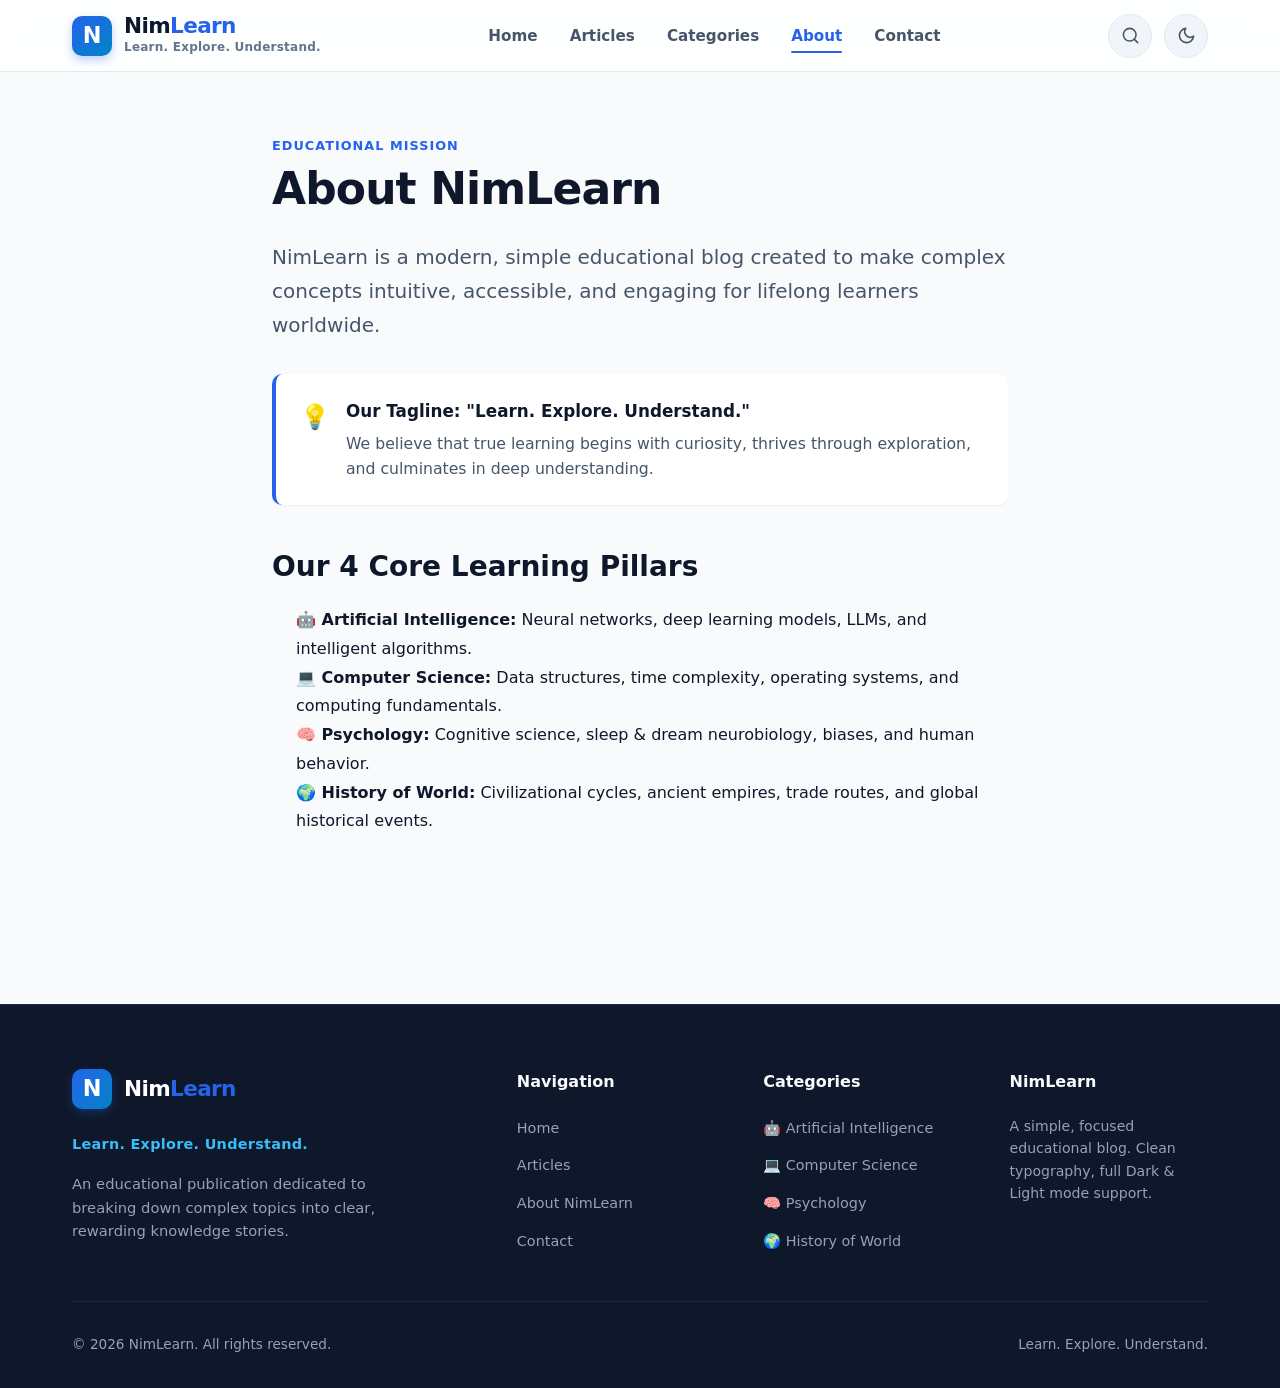
==== about.html @ ef0b47cc "Update NimLearn educational blog website" ====
<!DOCTYPE html>
<html lang="en">
<head>
  <meta charset="UTF-8">
  <meta name="viewport" content="width=device-width, initial-scale=1.0">
  <title>About NimLearn — Learn. Explore. Understand.</title>
  <meta name="description" content="About NimLearn - A clean, focused educational blog devoted to Artificial Intelligence, Computer Science, Psychology, and History of World.">
  
  <link rel="stylesheet" href="css/style.css">
  <link rel="stylesheet" href="css/responsive.css">
  
  <link rel="icon" href="data:image/svg+xml,<svg xmlns=%22http://www.w3.org/2000/svg%22 viewBox=%220 0 100 100%22><rect width=%22100%22 height=%22100%22 rx=%2220%22 fill=%22%232563eb%22/><text y=%2265%22 x=%2222%22 font-size=%2255%22 font-weight=%22bold%22 fill=%22%23ffffff%22>N</text></svg>">
</head>
<body>

  <!-- Header -->
  <header class="site-header">
    <div class="container nav-container">
      <a href="index.html" class="brand" aria-label="NimLearn Home">
        <div class="brand-icon">N</div>
        <div class="brand-text">
          <span class="brand-name">Nim<span>Learn</span></span>
          <span class="brand-tagline">Learn. Explore. Understand.</span>
        </div>
      </a>

      <nav aria-label="Main Navigation">
        <ul class="nav-links">
          <li><a href="index.html" class="nav-link">Home</a></li>
          <li><a href="blog.html" class="nav-link">Articles</a></li>
          <li><a href="index.html#categories" class="nav-link">Categories</a></li>
          <li><a href="about.html" class="nav-link active">About</a></li>
          <li><a href="contact.html" class="nav-link">Contact</a></li>
        </ul>
      </nav>

      <div class="nav-actions">
        <button class="search-trigger-btn" aria-label="Search articles" title="Search articles (Ctrl+K)">
          <svg width="19" height="19" viewBox="0 0 24 24" fill="none" stroke="currentColor" stroke-width="2" stroke-linecap="round" stroke-linejoin="round">
            <circle cx="11" cy="11" r="8"></circle>
            <line x1="21" y1="21" x2="16.65" y2="16.65"></line>
          </svg>
        </button>

        <button class="theme-toggle-btn" aria-label="Toggle theme" title="Toggle theme">
          <!-- Populated by theme.js -->
        </button>

        <button class="mobile-menu-btn" aria-label="Open mobile menu">
          <svg width="24" height="24" viewBox="0 0 24 24" fill="none" stroke="currentColor" stroke-width="2" stroke-linecap="round" stroke-linejoin="round">
            <line x1="3" y1="12" x2="21" y2="12"></line>
            <line x1="3" y1="6" x2="21" y2="6"></line>
            <line x1="3" y1="18" x2="21" y2="18"></line>
          </svg>
        </button>
      </div>
    </div>
  </header>

  <main>
    <section class="section" style="max-width: 800px; margin: 0 auto;">
      <div class="container">
        <div class="section-kicker">Educational Mission</div>
        <h1 class="section-title" style="font-size: 2.75rem; margin-bottom: 1.5rem;">About NimLearn</h1>
        
        <p class="article-lead" style="margin-bottom: 2rem;">
          NimLearn is a modern, simple educational blog created to make complex concepts intuitive, accessible, and engaging for lifelong learners worldwide.
        </p>

        <div class="callout-box" style="margin-bottom: 2.5rem;">
          <div class="callout-icon">💡</div>
          <div class="callout-content">
            <h4>Our Tagline: "Learn. Explore. Understand."</h4>
            <p>We believe that true learning begins with curiosity, thrives through exploration, and culminates in deep understanding.</p>
          </div>
        </div>

        <h2 style="font-size: 1.75rem; font-weight: 800; margin-bottom: 1rem;">Our 4 Core Learning Pillars</h2>
        <ul style="margin-left: 1.5rem; margin-bottom: 2.5rem; line-height: 1.8;">
          <li><strong>🤖 Artificial Intelligence:</strong> Neural networks, deep learning models, LLMs, and intelligent algorithms.</li>
          <li><strong>💻 Computer Science:</strong> Data structures, time complexity, operating systems, and computing fundamentals.</li>
          <li><strong>🧠 Psychology:</strong> Cognitive science, sleep & dream neurobiology, biases, and human behavior.</li>
          <li><strong>🌍 History of World:</strong> Civilizational cycles, ancient empires, trade routes, and global historical events.</li>
        </ul>
      </div>
    </section>
  </main>

  <!-- Footer -->
  <footer class="site-footer">
    <div class="container">
      <div class="footer-grid">
        <div class="footer-brand">
          <a href="index.html" class="brand" style="margin-bottom: 0.5rem;">
            <div class="brand-icon">N</div>
            <div class="brand-text">
              <span class="brand-name" style="color: #ffffff;">Nim<span>Learn</span></span>
            </div>
          </a>
          <div class="footer-tagline">Learn. Explore. Understand.</div>
          <p class="footer-desc">
            An educational publication dedicated to breaking down complex topics into clear, rewarding knowledge stories.
          </p>
        </div>

        <div>
          <h4 class="footer-heading">Navigation</h4>
          <ul class="footer-links">
            <li><a href="index.html" class="footer-link">Home</a></li>
            <li><a href="blog.html" class="footer-link">Articles</a></li>
            <li><a href="about.html" class="footer-link">About NimLearn</a></li>
            <li><a href="contact.html" class="footer-link">Contact</a></li>
          </ul>
        </div>

        <div>
          <h4 class="footer-heading">Categories</h4>
          <ul class="footer-links">
            <li><a href="categories/artificial-intelligence.html" class="footer-link">🤖 Artificial Intelligence</a></li>
            <li><a href="categories/computer-science.html" class="footer-link">💻 Computer Science</a></li>
            <li><a href="categories/psychology.html" class="footer-link">🧠 Psychology</a></li>
            <li><a href="categories/history-of-world.html" class="footer-link">🌍 History of World</a></li>
          </ul>
        </div>

        <div>
          <h4 class="footer-heading">NimLearn</h4>
          <p style="font-size: 0.88rem; line-height: 1.6;">
            A simple, focused educational blog. Clean typography, full Dark & Light mode support.
          </p>
        </div>
      </div>

      <div class="footer-bottom">
        <div>© 2026 NimLearn. All rights reserved.</div>
        <div>Learn. Explore. Understand.</div>
      </div>
    </div>
  </footer>

  <!-- Scripts -->
  <script src="js/articles.js"></script>
  <script src="js/theme.js"></script>
  <script src="js/search.js"></script>
  <script src="js/main.js"></script>
</body>
</html>
---- css/style.css ----
/* ==========================================================================
   NimLearn - Core Design System & Stylesheet
   Tagline: "Learn. Explore. Understand."
   Categories: Artificial Intelligence, Computer Science, Psychology, History of World
   ========================================================================== */

/* --------------------------------------------------------------------------
   1. Theme Variables (Light Mode Default & Dark Mode Overrides)
   -------------------------------------------------------------------------- */
:root {
  /* Color Palette - Light Mode */
  --bg-primary: #f8fafc;
  --bg-surface: #ffffff;
  --bg-surface-elevated: #ffffff;
  --bg-subtle: #f1f5f9;
  --bg-header: rgba(255, 255, 255, 0.85);

  --text-primary: #0f172a;
  --text-secondary: #475569;
  --text-muted: #64748b;
  --text-inverse: #ffffff;

  --border-color: #e2e8f0;
  --border-subtle: #cbd5e1;

  /* Accent & Category Colors */
  --accent-primary: #2563eb;
  --accent-hover: #1d4ed8;
  --accent-light: #eff6ff;

  --category-ai: #2563eb;
  --category-cs: #0284c7;
  --category-psychology: #7c3aed;
  --category-history: #d97706;

  --badge-ai-bg: rgba(37, 99, 235, 0.1);
  --badge-cs-bg: rgba(2, 132, 199, 0.1);
  --badge-psychology-bg: rgba(124, 58, 237, 0.1);
  --badge-history-bg: rgba(217, 119, 6, 0.1);

  /* Shadows */
  --shadow-sm: 0 1px 2px 0 rgba(0, 0, 0, 0.05);
  --shadow-md: 0 4px 6px -1px rgba(0, 0, 0, 0.07), 0 2px 4px -2px rgba(0, 0, 0, 0.05);
  --shadow-lg: 0 10px 15px -3px rgba(0, 0, 0, 0.08), 0 4px 6px -4px rgba(0, 0, 0, 0.04);
  --shadow-xl: 0 20px 25px -5px rgba(0, 0, 0, 0.1), 0 8px 10px -6px rgba(0, 0, 0, 0.04);

  /* Radius & Transitions */
  --radius-sm: 0.375rem;
  --radius-md: 0.625rem;
  --radius-lg: 1rem;
  --radius-full: 9999px;

  --transition-fast: 0.15s ease;
  --transition-normal: 0.25s ease;
  --transition-slow: 0.4s ease;

  /* Layout */
  --container-max: 1200px;
  --header-height: 72px;
}

/* Dark Mode Overrides */
[data-theme="dark"] {
  --bg-primary: #0b1120;
  --bg-surface: #1e293b;
  --bg-surface-elevated: #334155;
  --bg-subtle: #0f172a;
  --bg-header: rgba(15, 23, 42, 0.88);

  --text-primary: #f8fafc;
  --text-secondary: #cbd5e1;
  --text-muted: #94a3b8;
  --text-inverse: #0f172a;

  --border-color: #334155;
  --border-subtle: #475569;

  --accent-primary: #38bdf8;
  --accent-hover: #7dd3fc;
  --accent-light: rgba(56, 189, 248, 0.12);

  --badge-ai-bg: rgba(56, 189, 248, 0.15);
  --badge-cs-bg: rgba(56, 189, 248, 0.15);
  --badge-psychology-bg: rgba(167, 139, 250, 0.15);
  --badge-history-bg: rgba(251, 191, 36, 0.15);

  --shadow-sm: 0 1px 2px 0 rgba(0, 0, 0, 0.4);
  --shadow-md: 0 4px 6px -1px rgba(0, 0, 0, 0.4), 0 2px 4px -2px rgba(0, 0, 0, 0.3);
  --shadow-lg: 0 10px 15px -3px rgba(0, 0, 0, 0.5), 0 4px 6px -4px rgba(0, 0, 0, 0.4);
  --shadow-xl: 0 20px 25px -5px rgba(0, 0, 0, 0.6), 0 8px 10px -6px rgba(0, 0, 0, 0.5);
}

/* --------------------------------------------------------------------------
   2. Reset & Base Styles
   -------------------------------------------------------------------------- */
*, *::before, *::after {
  box-sizing: border-box;
  margin: 0;
  padding: 0;
}

html {
  scroll-behavior: smooth;
  font-size: 16px;
  -webkit-text-size-adjust: 100%;
}

body {
  font-family: system-ui, -apple-system, BlinkMacSystemFont, 'Segoe UI', Roboto, Oxygen, Ubuntu, Cantarell, 'Helvetica Neue', sans-serif;
  background-color: var(--bg-primary);
  color: var(--text-primary);
  line-height: 1.6;
  min-height: 100vh;
  display: flex;
  flex-direction: column;
  transition: background-color var(--transition-normal), color var(--transition-normal);
  -webkit-font-smoothing: antialiased;
}

a {
  color: inherit;
  text-decoration: none;
  transition: color var(--transition-fast);
}

img {
  max-width: 100%;
  height: auto;
  display: block;
}

button, input, textarea {
  font: inherit;
  color: inherit;
}

button {
  cursor: pointer;
  border: none;
  background: none;
}

ul, ol {
  list-style: none;
}

/* --------------------------------------------------------------------------
   3. Container & Layout Helpers
   -------------------------------------------------------------------------- */
.container {
  width: 100%;
  max-width: var(--container-max);
  margin-left: auto;
  margin-right: auto;
  padding-left: 1.5rem;
  padding-right: 1.5rem;
}

main {
  flex: 1;
}

.section {
  padding-top: 4rem;
  padding-bottom: 4rem;
}

.section-subtle {
  background-color: var(--bg-subtle);
  border-top: 1px solid var(--border-color);
  border-bottom: 1px solid var(--border-color);
}

.section-header {
  display: flex;
  justify-content: space-between;
  align-items: flex-end;
  margin-bottom: 2.5rem;
  flex-wrap: wrap;
  gap: 1rem;
}

.section-header-center {
  text-align: center;
  flex-direction: column;
  align-items: center;
}

.section-kicker {
  font-size: 0.8rem;
  font-weight: 700;
  text-transform: uppercase;
  letter-spacing: 0.08em;
  color: var(--accent-primary);
  margin-bottom: 0.4rem;
}

.section-title {
  font-size: 2rem;
  font-weight: 800;
  line-height: 1.2;
  letter-spacing: -0.02em;
  color: var(--text-primary);
}

.section-desc {
  font-size: 1.05rem;
  color: var(--text-secondary);
  margin-top: 0.5rem;
  max-width: 600px;
}

.view-all-link {
  font-size: 0.95rem;
  font-weight: 700;
  color: var(--accent-primary);
  display: inline-flex;
  align-items: center;
  gap: 0.35rem;
}

.view-all-link:hover {
  color: var(--accent-hover);
  transform: translateX(3px);
}

/* --------------------------------------------------------------------------
   4. Header & Sticky Navigation
   -------------------------------------------------------------------------- */
.site-header {
  position: sticky;
  top: 0;
  z-index: 100;
  height: var(--header-height);
  background-color: var(--bg-header);
  backdrop-filter: blur(12px);
  -webkit-backdrop-filter: blur(12px);
  border-bottom: 1px solid var(--border-color);
  transition: background-color var(--transition-normal), border-color var(--transition-normal);
}

.nav-container {
  height: 100%;
  display: flex;
  align-items: center;
  justify-content: space-between;
}

.brand {
  display: flex;
  align-items: center;
  gap: 0.75rem;
}

.brand-icon {
  width: 40px;
  height: 40px;
  border-radius: var(--radius-md);
  background: linear-gradient(135deg, #2563eb, #0284c7);
  color: #ffffff;
  font-weight: 900;
  font-size: 1.4rem;
  display: flex;
  align-items: center;
  justify-content: center;
  box-shadow: 0 4px 10px rgba(37, 99, 235, 0.3);
}

.brand-text {
  display: flex;
  flex-direction: column;
}

.brand-name {
  font-size: 1.35rem;
  font-weight: 800;
  letter-spacing: -0.03em;
  color: var(--text-primary);
  line-height: 1.1;
}

.brand-name span {
  color: var(--accent-primary);
}

.brand-tagline {
  font-size: 0.75rem;
  font-weight: 600;
  color: var(--text-muted);
  letter-spacing: 0.02em;
}

.nav-links {
  display: flex;
  align-items: center;
  gap: 2rem;
}

.nav-link {
  font-size: 0.95rem;
  font-weight: 600;
  color: var(--text-secondary);
  position: relative;
  padding: 0.5rem 0;
}

.nav-link:hover, .nav-link.active {
  color: var(--accent-primary);
}

.nav-link.active::after {
  content: '';
  position: absolute;
  bottom: 0;
  left: 0;
  width: 100%;
  height: 2px;
  background-color: var(--accent-primary);
  border-radius: var(--radius-full);
}

.nav-actions {
  display: flex;
  align-items: center;
  gap: 0.75rem;
}

.theme-toggle-btn, .search-trigger-btn {
  width: 40px;
  height: 40px;
  border-radius: var(--radius-full);
  display: flex;
  align-items: center;
  justify-content: center;
  color: var(--text-secondary);
  background-color: var(--bg-subtle);
  border: 1px solid var(--border-color);
  transition: all var(--transition-fast);
}

.theme-toggle-btn:hover, .search-trigger-btn:hover {
  color: var(--text-primary);
  background-color: var(--border-color);
  transform: translateY(-1px);
}

.mobile-menu-btn {
  display: none;
  width: 40px;
  height: 40px;
  border-radius: var(--radius-md);
  align-items: center;
  justify-content: center;
  color: var(--text-primary);
  background-color: var(--bg-subtle);
  border: 1px solid var(--border-color);
}

/* --------------------------------------------------------------------------
   5. Buttons & Badges
   -------------------------------------------------------------------------- */
.btn {
  display: inline-flex;
  align-items: center;
  justify-content: center;
  gap: 0.5rem;
  padding: 0.65rem 1.25rem;
  font-size: 0.95rem;
  font-weight: 700;
  border-radius: var(--radius-md);
  transition: all var(--transition-fast);
  text-align: center;
}

.btn-primary {
  background-color: var(--accent-primary);
  color: #ffffff;
  box-shadow: 0 4px 12px rgba(37, 99, 235, 0.25);
}

.btn-primary:hover {
  background-color: var(--accent-hover);
  transform: translateY(-2px);
  box-shadow: 0 6px 16px rgba(37, 99, 235, 0.35);
}

.btn-secondary {
  background-color: var(--bg-subtle);
  color: var(--text-primary);
  border: 1px solid var(--border-color);
}

.btn-secondary:hover {
  background-color: var(--border-color);
  transform: translateY(-2px);
}

.btn-lg {
  padding: 0.85rem 1.75rem;
  font-size: 1.05rem;
  border-radius: var(--radius-lg);
}

.btn-sm {
  padding: 0.4rem 0.85rem;
  font-size: 0.85rem;
  border-radius: var(--radius-sm);
}

.badge {
  display: inline-flex;
  align-items: center;
  gap: 0.35rem;
  padding: 0.3rem 0.7rem;
  font-size: 0.78rem;
  font-weight: 700;
  border-radius: var(--radius-full);
  letter-spacing: 0.01em;
}

.badge-ai, .badge-artificial-intelligence {
  background-color: var(--badge-ai-bg);
  color: var(--category-ai);
}

.badge-cs, .badge-computer-science {
  background-color: var(--badge-cs-bg);
  color: var(--category-cs);
}

.badge-psychology {
  background-color: var(--badge-psychology-bg);
  color: var(--category-psychology);
}

.badge-history, .badge-history-of-world {
  background-color: var(--badge-history-bg);
  color: var(--category-history);
}

/* --------------------------------------------------------------------------
   6. Homepage Hero Section
   -------------------------------------------------------------------------- */
.hero {
  padding-top: 4.5rem;
  padding-bottom: 4.5rem;
  background: radial-gradient(circle at 50% 0%, var(--accent-light) 0%, transparent 60%);
  position: relative;
  overflow: hidden;
}

.hero-grid {
  display: grid;
  grid-template-columns: 1fr 1fr;
  gap: 3.5rem;
  align-items: center;
}

.hero-tag {
  display: inline-flex;
  align-items: center;
  gap: 0.5rem;
  padding: 0.4rem 0.9rem;
  background-color: var(--bg-surface);
  border: 1px solid var(--border-color);
  border-radius: var(--radius-full);
  font-size: 0.85rem;
  font-weight: 700;
  color: var(--accent-primary);
  margin-bottom: 1.25rem;
  box-shadow: var(--shadow-sm);
}

.hero-title {
  font-size: 3.25rem;
  font-weight: 900;
  line-height: 1.15;
  letter-spacing: -0.03em;
  color: var(--text-primary);
  margin-bottom: 1.25rem;
}

.hero-title span {
  background: linear-gradient(135deg, var(--accent-primary), #0284c7);
  -webkit-background-clip: text;
  -webkit-text-fill-color: transparent;
}

.hero-subtitle {
  font-size: 1.2rem;
  color: var(--text-secondary);
  line-height: 1.6;
  margin-bottom: 2rem;
  max-width: 520px;
}

.hero-buttons {
  display: flex;
  gap: 1rem;
  flex-wrap: wrap;
}

.hero-card-stack {
  position: relative;
}

.hero-orbit-card {
  background-color: var(--bg-surface);
  border: 1px solid var(--border-color);
  border-radius: var(--radius-lg);
  padding: 1.5rem;
  box-shadow: var(--shadow-xl);
  transition: transform var(--transition-normal);
}

.hero-orbit-card:hover {
  transform: translateY(-4px);
}

.hero-card-main {
  position: relative;
  z-index: 2;
  display: flex;
  flex-direction: column;
  gap: 1rem;
}

.hero-card-badge {
  font-size: 0.75rem;
  font-weight: 800;
  color: var(--category-ai);
  text-transform: uppercase;
  letter-spacing: 0.05em;
  display: flex;
  align-items: center;
  gap: 0.4rem;
}

.hero-card-float-1 {
  position: absolute;
  top: -2rem;
  left: -2rem;
  z-index: 3;
  padding: 0.85rem 1.25rem;
  display: flex;
  align-items: center;
  gap: 0.85rem;
  background-color: var(--bg-surface-elevated);
  border: 1px solid var(--border-color);
  box-shadow: var(--shadow-lg);
}

.hero-card-float-2 {
  position: absolute;
  bottom: -2rem;
  right: -1.5rem;
  z-index: 3;
  padding: 0.85rem 1.25rem;
  display: flex;
  align-items: center;
  gap: 0.85rem;
  background-color: var(--bg-surface-elevated);
  border: 1px solid var(--border-color);
  box-shadow: var(--shadow-lg);
}

/* --------------------------------------------------------------------------
   7. Four Categories Grid Section
   -------------------------------------------------------------------------- */
.category-cards-grid {
  display: grid;
  grid-template-columns: repeat(4, 1fr);
  gap: 1.5rem;
}

.category-card {
  background-color: var(--bg-surface);
  border: 1px solid var(--border-color);
  border-radius: var(--radius-lg);
  padding: 1.75rem;
  display: flex;
  flex-direction: column;
  justify-content: space-between;
  transition: all var(--transition-normal);
  position: relative;
  overflow: hidden;
}

.category-card::before {
  content: '';
  position: absolute;
  top: 0;
  left: 0;
  width: 100%;
  height: 4px;
  background: var(--category-color, var(--accent-primary));
}

.category-card:hover {
  transform: translateY(-6px);
  box-shadow: var(--shadow-lg);
  border-color: var(--border-subtle);
}

.category-card-icon {
  font-size: 2.25rem;
  margin-bottom: 1rem;
  width: 54px;
  height: 54px;
  display: flex;
  align-items: center;
  justify-content: center;
  background-color: var(--bg-subtle);
  border-radius: var(--radius-md);
}

.category-card-title {
  font-size: 1.25rem;
  font-weight: 800;
  color: var(--text-primary);
  margin-bottom: 0.5rem;
}

.category-card-desc {
  font-size: 0.9rem;
  color: var(--text-secondary);
  line-height: 1.5;
  margin-bottom: 1.5rem;
  flex: 1;
}

.category-card-footer {
  display: flex;
  align-items: center;
  justify-content: space-between;
  padding-top: 1rem;
  border-top: 1px solid var(--border-color);
  font-size: 0.85rem;
  font-weight: 700;
  color: var(--category-color, var(--accent-primary));
}

/* Category Pill Navigation Strip */
.category-pill-list {
  display: flex;
  align-items: center;
  justify-content: center;
  gap: 0.75rem;
  flex-wrap: wrap;
}

.category-pill {
  padding: 0.6rem 1.2rem;
  border-radius: var(--radius-full);
  background-color: var(--bg-surface);
  border: 1px solid var(--border-color);
  color: var(--text-secondary);
  font-size: 0.9rem;
  font-weight: 700;
  display: inline-flex;
  align-items: center;
  gap: 0.4rem;
  transition: all var(--transition-fast);
}

.category-pill:hover, .category-pill.active {
  background-color: var(--accent-primary);
  color: #ffffff;
  border-color: var(--accent-primary);
  box-shadow: 0 4px 12px rgba(37, 99, 235, 0.25);
}

/* --------------------------------------------------------------------------
   8. Article Card & Grid System
   -------------------------------------------------------------------------- */
.article-grid {
  display: grid;
  grid-template-columns: repeat(3, 1fr);
  gap: 2rem;
}

.article-card {
  background-color: var(--bg-surface);
  border: 1px solid var(--border-color);
  border-radius: var(--radius-lg);
  overflow: hidden;
  display: flex;
  flex-direction: column;
  transition: all var(--transition-normal);
}

.article-card:hover {
  transform: translateY(-4px);
  box-shadow: var(--shadow-lg);
  border-color: var(--border-subtle);
}

.article-card-thumb-link {
  position: relative;
  aspect-ratio: 16 / 9;
  overflow: hidden;
  background-color: var(--bg-subtle);
}

.article-card-thumb {
  width: 100%;
  height: 100%;
  object-fit: cover;
  transition: transform var(--transition-slow);
}

.article-card:hover .article-card-thumb {
  transform: scale(1.05);
}

.article-card-category-overlay {
  position: absolute;
  top: 1rem;
  left: 1rem;
  z-index: 2;
}

.article-card-body {
  padding: 1.5rem;
  display: flex;
  flex-direction: column;
  flex: 1;
}

.article-card-meta {
  display: flex;
  align-items: center;
  gap: 0.5rem;
  font-size: 0.8rem;
  color: var(--text-muted);
  font-weight: 600;
  margin-bottom: 0.75rem;
}

.meta-dot {
  width: 3px;
  height: 3px;
  border-radius: 50%;
  background-color: var(--text-muted);
}

.article-card-title {
  font-size: 1.2rem;
  font-weight: 800;
  line-height: 1.35;
  margin-bottom: 0.65rem;
  color: var(--text-primary);
}

.article-card-title a:hover {
  color: var(--accent-primary);
}

.article-card-excerpt {
  font-size: 0.92rem;
  color: var(--text-secondary);
  line-height: 1.55;
  margin-bottom: 1.5rem;
  flex: 1;
  display: -webkit-box;
  -webkit-line-clamp: 3;
  -webkit-box-orient: vertical;
  overflow: hidden;
}

.article-card-footer {
  display: flex;
  align-items: center;
  justify-content: space-between;
  border-top: 1px solid var(--border-color);
  padding-top: 1rem;
}

.article-author-mini {
  display: flex;
  align-items: center;
  gap: 0.6rem;
}

.author-avatar-mini {
  width: 28px;
  height: 28px;
  border-radius: 50%;
  object-fit: cover;
}

.author-name-mini {
  font-size: 0.82rem;
  font-weight: 700;
  color: var(--text-primary);
}

.article-read-link {
  font-size: 0.85rem;
  font-weight: 700;
  color: var(--accent-primary);
  display: inline-flex;
  align-items: center;
  gap: 0.25rem;
}

/* Featured Hero Article Card */
.featured-hero-card {
  display: grid;
  grid-template-columns: 1.2fr 1fr;
  background-color: var(--bg-surface);
  border: 1px solid var(--border-color);
  border-radius: var(--radius-lg);
  overflow: hidden;
  box-shadow: var(--shadow-md);
  margin-bottom: 3rem;
}

.featured-hero-media {
  position: relative;
  min-height: 340px;
  overflow: hidden;
  background-color: var(--bg-subtle);
}

.featured-hero-media img {
  width: 100%;
  height: 100%;
  object-fit: cover;
}

.featured-hero-content {
  padding: 2.5rem;
  display: flex;
  flex-direction: column;
  justify-content: center;
  gap: 1rem;
}

.featured-hero-title {
  font-size: 1.85rem;
  font-weight: 900;
  line-height: 1.25;
  color: var(--text-primary);
}

.featured-hero-title a:hover {
  color: var(--accent-primary);
}

/* --------------------------------------------------------------------------
   9. Article Reader Page (Single Article View)
   -------------------------------------------------------------------------- */
.reading-progress-bar {
  position: fixed;
  top: 0;
  left: 0;
  height: 3px;
  background: linear-gradient(to right, #2563eb, #38bdf8);
  z-index: 101;
  width: 0%;
  transition: width 0.1s ease-out;
}

.article-single-view {
  max-width: 820px;
  margin: 0 auto;
  padding: 3rem 1.5rem 5rem 1.5rem;
}

.article-header {
  margin-bottom: 2.5rem;
}

.article-header-meta-top {
  display: flex;
  align-items: center;
  gap: 0.75rem;
  margin-bottom: 1.25rem;
}

.article-main-title {
  font-size: 2.85rem;
  font-weight: 900;
  line-height: 1.18;
  letter-spacing: -0.03em;
  color: var(--text-primary);
  margin-bottom: 1rem;
}

.article-subtitle {
  font-size: 1.3rem;
  color: var(--text-secondary);
  line-height: 1.5;
  margin-bottom: 2rem;
}

.article-author-bar {
  display: flex;
  align-items: center;
  justify-content: space-between;
  padding-top: 1.5rem;
  padding-bottom: 1.5rem;
  border-top: 1px solid var(--border-color);
  border-bottom: 1px solid var(--border-color);
  flex-wrap: wrap;
  gap: 1rem;
}

.article-author-profile {
  display: flex;
  align-items: center;
  gap: 1rem;
}

.article-author-avatar {
  width: 48px;
  height: 48px;
  border-radius: 50%;
  object-fit: cover;
}

.article-author-name {
  font-size: 1rem;
  font-weight: 800;
  color: var(--text-primary);
  display: block;
}

.article-author-role {
  font-size: 0.85rem;
  color: var(--text-muted);
}

.article-featured-media-wrapper {
  margin-bottom: 3rem;
  border-radius: var(--radius-lg);
  overflow: hidden;
  background-color: var(--bg-subtle);
  box-shadow: var(--shadow-md);
}

.article-featured-img {
  width: 100%;
  max-height: 480px;
  object-fit: cover;
}

.article-media-caption {
  padding: 0.75rem 1rem;
  font-size: 0.85rem;
  color: var(--text-muted);
  text-align: center;
  background-color: var(--bg-surface);
  border-top: 1px solid var(--border-color);
}

.article-body-wrapper {
  font-size: 1.125rem;
  line-height: 1.8;
  color: var(--text-primary);
}

.article-body-wrapper p {
  margin-bottom: 1.75rem;
}

.article-body-wrapper h2 {
  font-size: 1.75rem;
  font-weight: 800;
  letter-spacing: -0.02em;
  margin-top: 2.75rem;
  margin-bottom: 1rem;
  color: var(--text-primary);
}

.article-body-wrapper h3 {
  font-size: 1.35rem;
  font-weight: 700;
  margin-top: 2rem;
  margin-bottom: 0.75rem;
  color: var(--text-primary);
}

.article-lead {
  font-size: 1.25rem;
  font-weight: 500;
  line-height: 1.7;
  color: var(--text-secondary);
}

.callout-box {
  background-color: var(--bg-surface);
  border-left: 4px solid var(--accent-primary);
  border-radius: var(--radius-md);
  padding: 1.5rem;
  margin: 2rem 0;
  box-shadow: var(--shadow-sm);
  display: flex;
  gap: 1rem;
}

.callout-icon {
  font-size: 1.5rem;
}

.callout-content h4 {
  font-size: 1.05rem;
  font-weight: 800;
  margin-bottom: 0.4rem;
}

.callout-content p {
  margin-bottom: 0;
  font-size: 0.98rem;
  color: var(--text-secondary);
}

.article-quote {
  margin: 2.5rem 0;
  padding-left: 1.5rem;
  border-left: 4px solid var(--accent-primary);
  font-size: 1.35rem;
  font-style: italic;
  font-weight: 600;
  color: var(--text-primary);
}

.article-tags-wrapper {
  display: flex;
  align-items: center;
  gap: 0.5rem;
  flex-wrap: wrap;
  margin-top: 3rem;
  padding-top: 2rem;
  border-top: 1px solid var(--border-color);
}

.article-tag-pill {
  padding: 0.35rem 0.8rem;
  border-radius: var(--radius-full);
  background-color: var(--bg-subtle);
  border: 1px solid var(--border-color);
  font-size: 0.82rem;
  font-weight: 600;
  color: var(--text-secondary);
}

/* --------------------------------------------------------------------------
   10. Search Modal Dialog
   -------------------------------------------------------------------------- */
.search-modal-backdrop {
  position: fixed;
  top: 0;
  left: 0;
  width: 100vw;
  height: 100vh;
  background-color: rgba(15, 23, 42, 0.65);
  backdrop-filter: blur(6px);
  z-index: 200;
  display: flex;
  align-items: flex-start;
  justify-content: center;
  padding-top: 10vh;
  opacity: 0;
  visibility: hidden;
  transition: opacity var(--transition-fast), visibility var(--transition-fast);
}

.search-modal-backdrop.active {
  opacity: 1;
  visibility: visible;
}

.search-modal {
  width: 100%;
  max-width: 650px;
  background-color: var(--bg-surface);
  border: 1px solid var(--border-color);
  border-radius: var(--radius-lg);
  box-shadow: var(--shadow-xl);
  overflow: hidden;
  transform: translateY(-20px);
  transition: transform var(--transition-fast);
}

.search-modal-backdrop.active .search-modal {
  transform: translateY(0);
}

.search-modal-header {
  padding: 1rem 1.25rem;
  display: flex;
  align-items: center;
  gap: 0.75rem;
  border-bottom: 1px solid var(--border-color);
}

.search-modal-input {
  width: 100%;
  border: none;
  background: transparent;
  outline: none;
  font-size: 1.1rem;
  color: var(--text-primary);
}

.search-modal-results {
  max-height: 420px;
  overflow-y: auto;
  padding: 1rem;
}

.search-result-item {
  padding: 0.85rem 1rem;
  border-radius: var(--radius-md);
  display: flex;
  flex-direction: column;
  gap: 0.25rem;
  transition: background-color var(--transition-fast);
}

.search-result-item:hover {
  background-color: var(--bg-subtle);
}

.search-result-title {
  font-weight: 700;
  font-size: 1.05rem;
  color: var(--text-primary);
}

.search-result-meta {
  font-size: 0.8rem;
  color: var(--text-muted);
  display: flex;
  align-items: center;
  gap: 0.5rem;
}

.search-empty-state {
  text-align: center;
  padding: 3rem 1rem;
  color: var(--text-muted);
}

.search-empty-icon {
  font-size: 2.5rem;
  margin-bottom: 0.5rem;
}

/* --------------------------------------------------------------------------
   11. Footer Styles
   -------------------------------------------------------------------------- */
.site-footer {
  background-color: #0f172a;
  color: #94a3b8;
  padding-top: 4rem;
  padding-bottom: 2rem;
  border-top: 1px solid #1e293b;
  margin-top: 4rem;
}

.footer-grid {
  display: grid;
  grid-template-columns: 2fr 1fr 1fr 1fr;
  gap: 3rem;
  margin-bottom: 3rem;
}

.footer-brand {
  display: flex;
  flex-direction: column;
  gap: 1rem;
}

.footer-tagline {
  font-size: 0.9rem;
  font-weight: 700;
  color: #38bdf8;
  letter-spacing: 0.02em;
}

.footer-desc {
  font-size: 0.92rem;
  line-height: 1.6;
  max-width: 340px;
}

.footer-heading {
  color: #f8fafc;
  font-size: 1rem;
  font-weight: 800;
  margin-bottom: 1.25rem;
}

.footer-links {
  display: flex;
  flex-direction: column;
  gap: 0.75rem;
}

.footer-link {
  font-size: 0.9rem;
  color: #94a3b8;
}

.footer-link:hover {
  color: #38bdf8;
}

.footer-bottom {
  border-top: 1px solid #1e293b;
  padding-top: 2rem;
  display: flex;
  align-items: center;
  justify-content: space-between;
  font-size: 0.85rem;
  flex-wrap: wrap;
  gap: 1rem;
}

/* Toast Notifications */
.toast-container {
  position: fixed;
  bottom: 2rem;
  right: 2rem;
  z-index: 300;
  display: flex;
  flex-direction: column;
  gap: 0.75rem;
}

.toast {
  background-color: var(--bg-surface-elevated);
  color: var(--text-primary);
  border: 1px solid var(--border-color);
  padding: 0.85rem 1.25rem;
  border-radius: var(--radius-md);
  box-shadow: var(--shadow-lg);
  display: flex;
  align-items: center;
  gap: 0.75rem;
  font-weight: 600;
  font-size: 0.9rem;
  opacity: 0;
  transform: translateY(10px);
  transition: all var(--transition-normal);
}

.toast.show {
  opacity: 1;
  transform: translateY(0);
}
---- css/responsive.css ----
/* ==========================================================================
   NimLearn - Mobile-First & Multi-Tier Responsive Stylesheet
   Tagline: "Learn. Explore. Understand."
   Categories: Artificial Intelligence, Computer Science, Psychology, History of World
   ========================================================================== */

/* --------------------------------------------------------------------------
   1. Base Responsive Foundations (Zero Horizontal Scroll & Fluid Media)
   -------------------------------------------------------------------------- */
html, body {
  overflow-x: hidden;
  max-width: 100vw;
}

img, video, iframe, svg {
  max-width: 100%;
  height: auto;
}

/* Touch-friendly interactive minimum sizes */
button, 
a.btn, 
.category-pill, 
.theme-toggle-btn, 
.search-trigger-btn, 
.mobile-menu-btn {
  touch-action: manipulation;
}

.theme-toggle-btn,
.search-trigger-btn,
.mobile-menu-btn {
  min-width: 44px;
  min-height: 44px;
}

/* --------------------------------------------------------------------------
   2. Large Desktop & High-Res Screens (1200px and above)
   -------------------------------------------------------------------------- */
@media (min-width: 1200px) {
  .container {
    padding-left: 2rem;
    padding-right: 2rem;
  }

  .hero-title {
    font-size: 3.5rem;
  }
}

/* --------------------------------------------------------------------------
   3. Laptop / Medium Desktop (992px to 1199px)
   -------------------------------------------------------------------------- */
@media (max-width: 1199px) {
  .container {
    padding-left: 1.5rem;
    padding-right: 1.5rem;
  }

  .hero-grid {
    gap: 2.5rem;
  }

  .hero-title {
    font-size: 2.75rem;
  }

  .category-cards-grid {
    grid-template-columns: repeat(4, 1fr);
    gap: 1.25rem;
  }

  .category-card {
    padding: 1.25rem;
  }

  .article-grid {
    grid-template-columns: repeat(3, 1fr);
    gap: 1.5rem;
  }

  .footer-grid {
    grid-template-columns: 1.5fr 1fr 1fr 1fr;
    gap: 2rem;
  }
}

/* --------------------------------------------------------------------------
   4. Tablet Devices (768px to 991px)
   -------------------------------------------------------------------------- */
@media (max-width: 991px) {
  :root {
    --header-height: 68px;
  }

  .section {
    padding-top: 3rem;
    padding-bottom: 3rem;
  }

  /* Navigation Drawer for Tablet/Mobile */
  .nav-links {
    position: fixed;
    top: var(--header-height);
    left: 0;
    width: 100%;
    background-color: var(--bg-surface);
    border-bottom: 1px solid var(--border-color);
    flex-direction: column;
    align-items: stretch;
    padding: 1.5rem 2rem;
    gap: 0.5rem;
    box-shadow: var(--shadow-xl);
    transform: translateY(-120%);
    opacity: 0;
    pointer-events: none;
    transition: transform var(--transition-normal), opacity var(--transition-normal);
    z-index: 99;
  }

  .nav-links.active {
    transform: translateY(0);
    opacity: 1;
    pointer-events: auto;
  }

  .nav-link {
    padding: 0.75rem 1rem;
    font-size: 1.05rem;
    border-radius: var(--radius-md);
  }

  .nav-link:hover, .nav-link.active {
    background-color: var(--bg-subtle);
  }

  .nav-link.active::after {
    display: none;
  }

  .mobile-menu-btn {
    display: flex;
  }

  /* Hero Section */
  .hero {
    padding-top: 3.5rem;
    padding-bottom: 3.5rem;
  }

  .hero-grid {
    grid-template-columns: 1fr;
    gap: 3rem;
    text-align: center;
  }

  .hero-subtitle {
    margin-left: auto;
    margin-right: auto;
  }

  .hero-buttons {
    justify-content: center;
  }

  .hero-card-float-1, 
  .hero-card-float-2 {
    display: none;
  }

  /* Category Cards: 2 Columns on Tablet */
  .category-cards-grid {
    grid-template-columns: repeat(2, 1fr);
    gap: 1.5rem;
  }

  /* Article Cards: 2 Columns on Tablet */
  .article-grid {
    grid-template-columns: repeat(2, 1fr);
    gap: 1.5rem;
  }

  /* Featured Hero Card Stacked */
  .featured-hero-card {
    grid-template-columns: 1fr;
  }

  .featured-hero-media {
    min-height: 260px;
    max-height: 320px;
  }

  .featured-hero-content {
    padding: 2rem;
  }

  .featured-hero-title {
    font-size: 1.6rem;
  }

  /* Footer */
  .footer-grid {
    grid-template-columns: repeat(2, 1fr);
    gap: 2.5rem;
  }
}

/* --------------------------------------------------------------------------
   5. Mobile Devices (481px to 767px)
   -------------------------------------------------------------------------- */
@media (max-width: 767px) {
  :root {
    --header-height: 64px;
  }

  .container {
    padding-left: 1rem;
    padding-right: 1rem;
  }

  .section {
    padding-top: 2.5rem;
    padding-bottom: 2.5rem;
  }

  .section-title {
    font-size: 1.65rem;
  }

  .section-desc {
    font-size: 0.98rem;
  }

  .section-header {
    margin-bottom: 1.75rem;
  }

  /* Hero Mobile */
  .hero {
    padding-top: 2.5rem;
    padding-bottom: 2.5rem;
  }

  .hero-title {
    font-size: 2.15rem;
  }

  .hero-subtitle {
    font-size: 1.05rem;
    margin-bottom: 1.5rem;
  }

  .hero-buttons {
    flex-direction: column;
    width: 100%;
    gap: 0.75rem;
  }

  .hero-buttons .btn {
    width: 100%;
    padding: 0.85rem;
  }

  /* Category Cards: 1 Column on Mobile */
  .category-cards-grid {
    grid-template-columns: 1fr;
    gap: 1.25rem;
  }

  .category-card {
    padding: 1.5rem;
  }

  /* Articles Grid: 1 Column on Mobile */
  .article-grid {
    grid-template-columns: 1fr;
    gap: 1.5rem;
  }

  .article-card-body {
    padding: 1.25rem;
  }

  .article-card-title {
    font-size: 1.15rem;
  }

  /* Category Filter Pills Mobile Horizontal Scroll */
  .category-pill-list {
    justify-content: flex-start;
    flex-wrap: nowrap;
    overflow-x: auto;
    -webkit-overflow-scrolling: touch;
    padding-bottom: 0.5rem;
    margin-left: -1rem;
    margin-right: -1rem;
    padding-left: 1rem;
    padding-right: 1rem;
    scroll-snap-type: x mandatory;
  }

  .category-pill {
    flex-shrink: 0;
    scroll-snap-align: start;
    white-space: nowrap;
    padding: 0.55rem 1.1rem;
    font-size: 0.85rem;
  }

  /* Article Reader Page */
  .article-single-view {
    padding: 1.75rem 1rem 3.5rem 1rem;
  }

  .article-main-title {
    font-size: 1.85rem;
    line-height: 1.25;
  }

  .article-subtitle {
    font-size: 1.1rem;
    margin-bottom: 1.5rem;
  }

  .article-author-bar {
    flex-direction: column;
    align-items: flex-start;
    gap: 1rem;
  }

  .article-body-wrapper {
    font-size: 1.02rem;
    line-height: 1.7;
  }

  .article-body-wrapper h2 {
    font-size: 1.45rem;
    margin-top: 2rem;
  }

  .callout-box {
    flex-direction: column;
    gap: 0.5rem;
    padding: 1.25rem;
  }

  /* Search Modal Mobile */
  .search-modal-backdrop {
    padding-top: 5vh;
  }

  .search-modal {
    width: calc(100% - 1.5rem);
    margin: 0 auto;
  }

  .search-modal-header {
    padding: 0.85rem 1rem;
  }

  .search-modal-input {
    font-size: 1rem;
  }

  /* Footer Mobile */
  .site-footer {
    padding-top: 3rem;
    padding-bottom: 2rem;
    margin-top: 3rem;
  }

  .footer-grid {
    grid-template-columns: 1fr;
    gap: 2rem;
    margin-bottom: 2rem;
  }

  .footer-bottom {
    flex-direction: column;
    text-align: center;
    gap: 0.75rem;
  }
}

/* --------------------------------------------------------------------------
   6. Small Mobile Screens (480px and below)
   -------------------------------------------------------------------------- */
@media (max-width: 480px) {
  .brand-name {
    font-size: 1.2rem;
  }

  .brand-tagline {
    display: none;
  }

  .hero-title {
    font-size: 1.8rem;
  }

  .hero-tag {
    font-size: 0.78rem;
  }

  .article-main-title {
    font-size: 1.65rem;
  }

  .featured-hero-content {
    padding: 1.25rem;
  }

  .featured-hero-title {
    font-size: 1.35rem;
  }

  .toast-container {
    left: 1rem;
    right: 1rem;
    bottom: 1rem;
  }

  .toast {
    width: 100%;
  }
}
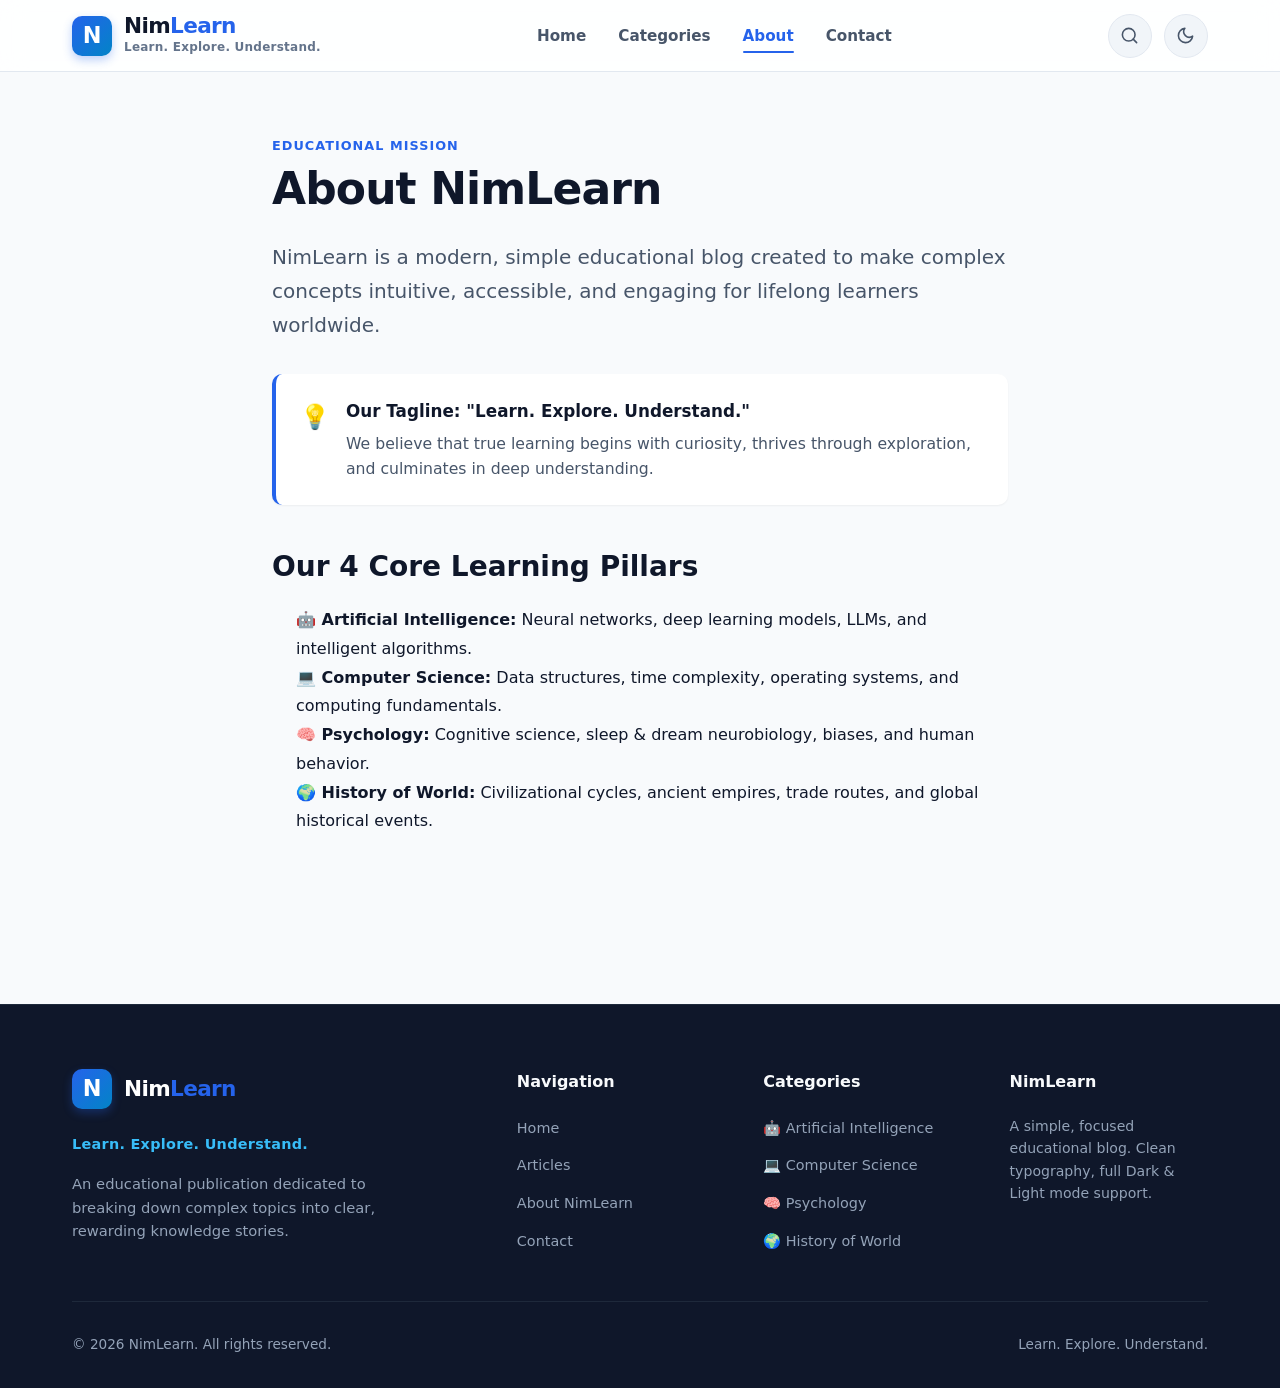
==== commit 8d82308e: "Remove marked items: Articles nav link, Explore Articles button, and hero visual card stack" ====
--- a/about.html
+++ b/about.html
@@ -27,7 +27,6 @@
       <nav aria-label="Main Navigation">
         <ul class="nav-links">
           <li><a href="index.html" class="nav-link">Home</a></li>
-          <li><a href="blog.html" class="nav-link">Articles</a></li>
           <li><a href="index.html#categories" class="nav-link">Categories</a></li>
           <li><a href="about.html" class="nav-link active">About</a></li>
           <li><a href="contact.html" class="nav-link">Contact</a></li>
--- a/css/style.css
+++ b/css/style.css
@@ -450,10 +450,10 @@
 }
 
 .hero-grid {
-  display: grid;
-  grid-template-columns: 1fr 1fr;
-  gap: 3.5rem;
-  align-items: center;
+  display: flex;
+  flex-direction: column;
+  align-items: center;
+  text-align: center;
 }
 
 .hero-tag {
@@ -491,11 +491,14 @@
   color: var(--text-secondary);
   line-height: 1.6;
   margin-bottom: 2rem;
-  max-width: 520px;
+  max-width: 680px;
+  margin-left: auto;
+  margin-right: auto;
 }
 
 .hero-buttons {
   display: flex;
+  justify-content: center;
   gap: 1rem;
   flex-wrap: wrap;
 }
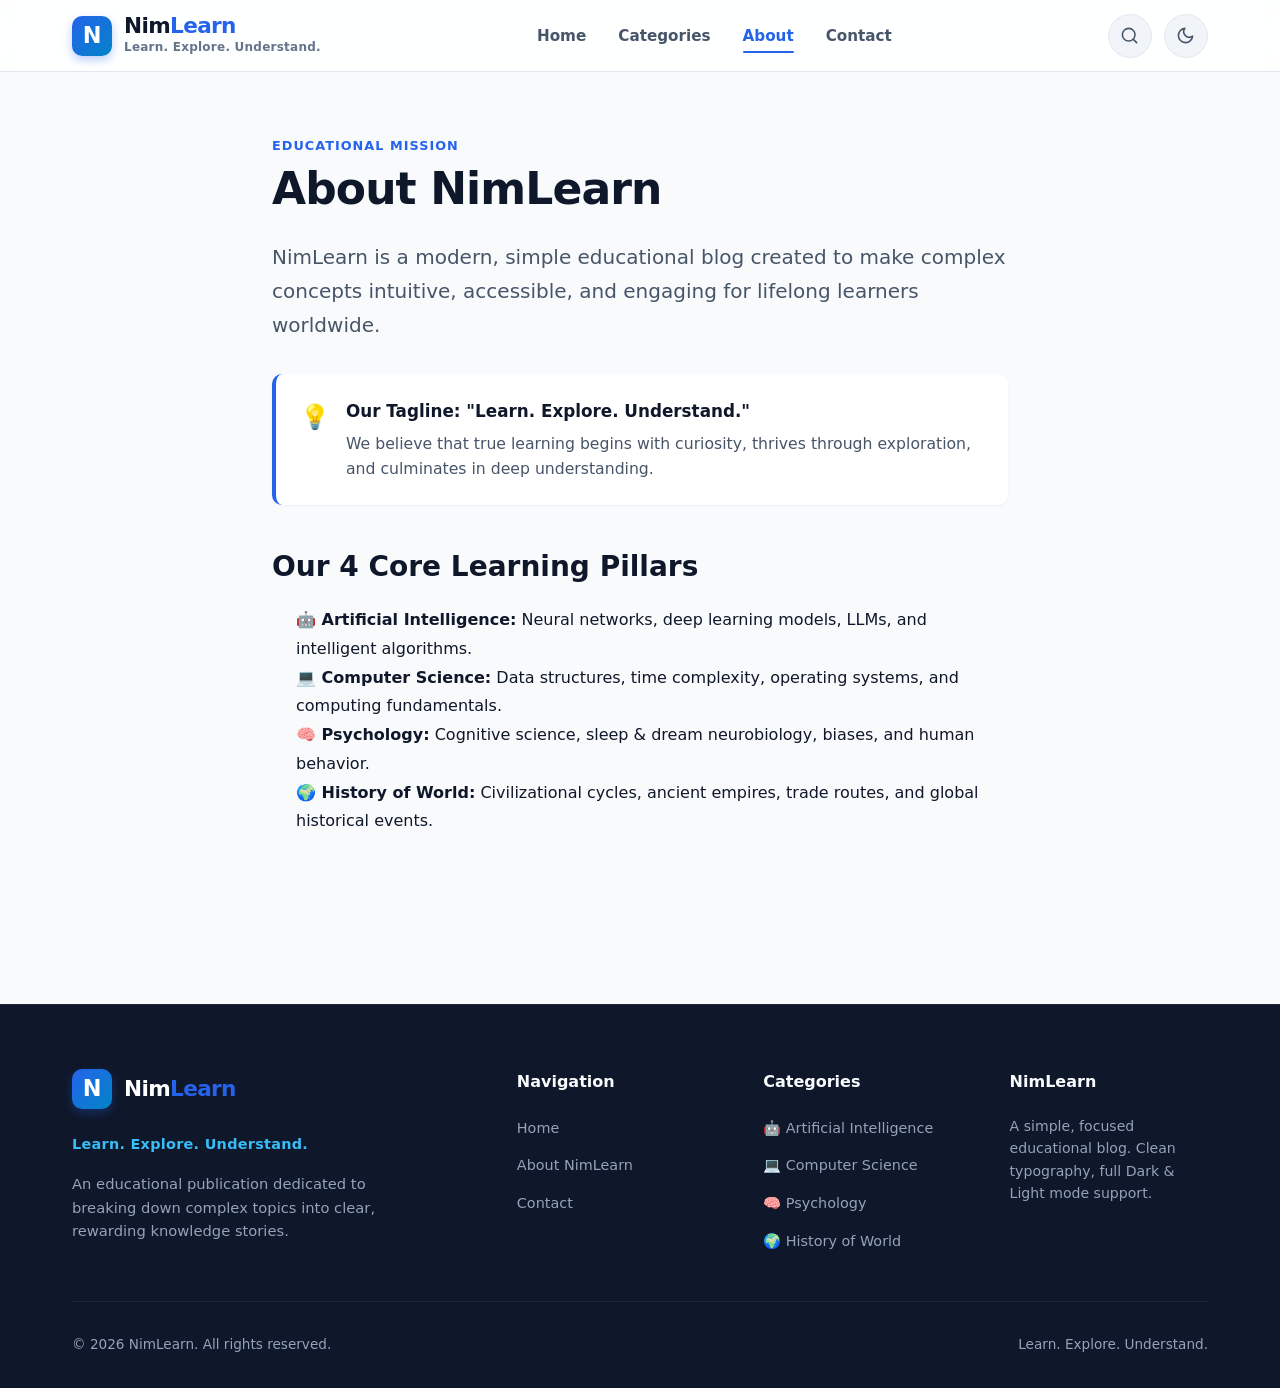
==== commit 079326b8: "Remove Articles link from footer navigation across all pages" ====
--- a/about.html
+++ b/about.html
@@ -106,7 +106,6 @@
           <h4 class="footer-heading">Navigation</h4>
           <ul class="footer-links">
             <li><a href="index.html" class="footer-link">Home</a></li>
-            <li><a href="blog.html" class="footer-link">Articles</a></li>
             <li><a href="about.html" class="footer-link">About NimLearn</a></li>
             <li><a href="contact.html" class="footer-link">Contact</a></li>
           </ul>
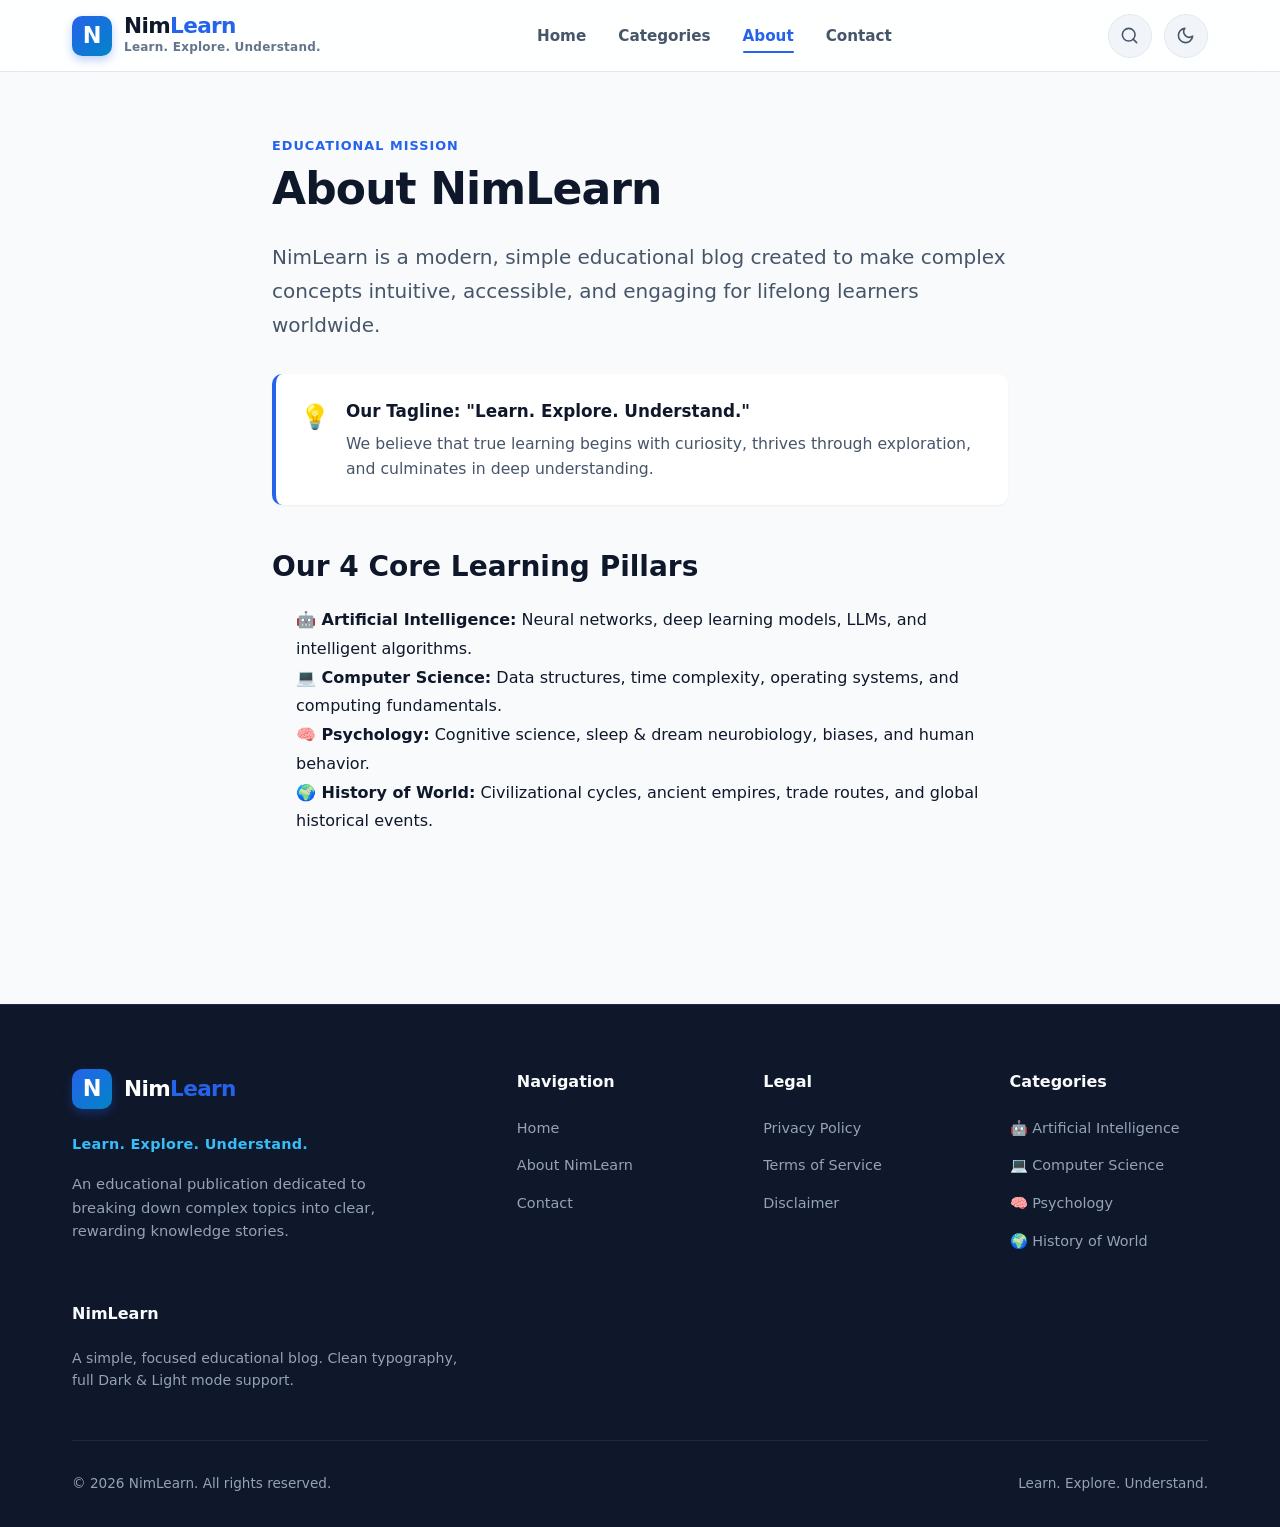
==== commit 62f5ea72: "Add AdSense mandatory compliance pages: Privacy Policy, Terms of Service, Disclaimer and update site" ====
--- a/about.html
+++ b/about.html
@@ -112,6 +112,15 @@
         </div>
 
         <div>
+          <h4 class="footer-heading">Legal</h4>
+          <ul class="footer-links">
+            <li><a href="privacy-policy.html" class="footer-link">Privacy Policy</a></li>
+            <li><a href="terms-of-service.html" class="footer-link">Terms of Service</a></li>
+            <li><a href="disclaimer.html" class="footer-link">Disclaimer</a></li>
+          </ul>
+        </div>
+
+        <div>
           <h4 class="footer-heading">Categories</h4>
           <ul class="footer-links">
             <li><a href="categories/artificial-intelligence.html" class="footer-link">🤖 Artificial Intelligence</a></li>
--- a/css/style.css
+++ b/css/style.css
@@ -1255,3 +1255,259 @@
   opacity: 1;
   transform: translateY(0);
 }
+
+/* --------------------------------------------------------------------------
+   Book Syllabus Layout Styles (Artificial Intelligence Book)
+   -------------------------------------------------------------------------- */
+.book-syllabus-wrapper {
+  margin-top: 1rem;
+}
+
+.book-header-banner {
+  background: linear-gradient(135deg, rgba(37, 99, 235, 0.12), rgba(2, 132, 199, 0.06));
+  border: 1px solid var(--border-color);
+  border-left: 5px solid var(--category-ai);
+  border-radius: var(--radius-lg);
+  padding: 2rem;
+  margin-bottom: 2.5rem;
+}
+
+.book-badge {
+  display: inline-flex;
+  align-items: center;
+  gap: 0.5rem;
+  padding: 0.35rem 0.85rem;
+  background-color: var(--category-ai);
+  color: #ffffff;
+  font-size: 0.8rem;
+  font-weight: 800;
+  border-radius: var(--radius-full);
+  letter-spacing: 0.03em;
+  margin-bottom: 1rem;
+}
+
+.book-main-title {
+  font-size: 2rem;
+  font-weight: 900;
+  margin-bottom: 0.5rem;
+  color: var(--text-primary);
+}
+
+.book-main-tagline {
+  font-size: 1.05rem;
+  color: var(--text-secondary);
+  line-height: 1.6;
+}
+
+.book-stats-strip {
+  display: flex;
+  gap: 2rem;
+  margin-top: 1.25rem;
+  padding-top: 1rem;
+  border-top: 1px solid var(--border-color);
+  flex-wrap: wrap;
+}
+
+.book-stat-item {
+  display: flex;
+  align-items: center;
+  gap: 0.5rem;
+  font-size: 0.9rem;
+  font-weight: 700;
+  color: var(--text-primary);
+}
+
+.book-parts-grid {
+  display: flex;
+  flex-direction: column;
+  gap: 2.5rem;
+}
+
+.book-part-card {
+  background-color: var(--bg-surface);
+  border: 1px solid var(--border-color);
+  border-radius: var(--radius-xl);
+  padding: 2rem;
+  box-shadow: var(--shadow-sm);
+  transition: transform var(--transition-normal), box-shadow var(--transition-normal);
+}
+
+.book-part-card:hover {
+  box-shadow: var(--shadow-md);
+}
+
+.book-part-header {
+  border-bottom: 2px solid var(--border-color);
+  padding-bottom: 1rem;
+  margin-bottom: 1.75rem;
+}
+
+.book-part-label {
+  font-size: 0.85rem;
+  font-weight: 900;
+  color: var(--category-ai);
+  text-transform: uppercase;
+  letter-spacing: 0.08em;
+  margin-bottom: 0.25rem;
+}
+
+.book-part-title {
+  font-size: 1.65rem;
+  font-weight: 800;
+  color: var(--text-primary);
+}
+
+.book-chapters-grid {
+  display: grid;
+  grid-template-columns: repeat(auto-fill, minmax(300px, 1fr));
+  gap: 1.5rem;
+}
+
+.book-chapter-card {
+  background-color: var(--bg-subtle);
+  border: 1px solid var(--border-color);
+  border-radius: var(--radius-lg);
+  padding: 1.5rem;
+  display: flex;
+  flex-direction: column;
+}
+
+.book-chapter-num {
+  font-size: 0.8rem;
+  font-weight: 800;
+  color: var(--text-muted);
+  margin-bottom: 0.35rem;
+  text-transform: uppercase;
+}
+
+.book-chapter-title {
+  font-size: 1.2rem;
+  font-weight: 800;
+  color: var(--text-primary);
+  margin-bottom: 1rem;
+  line-height: 1.35;
+}
+
+.book-topics-list {
+  list-style: none;
+  padding: 0;
+  margin: 0;
+  display: flex;
+  flex-direction: column;
+  gap: 0.5rem;
+}
+
+.book-topic-item {
+  display: flex;
+  align-items: flex-start;
+  gap: 0.6rem;
+  font-size: 0.92rem;
+  color: var(--text-secondary);
+  padding: 0.4rem 0.6rem;
+  border-radius: var(--radius-sm);
+  transition: background-color var(--transition-fast);
+  cursor: pointer;
+}
+
+.book-topic-item:hover {
+  background-color: var(--bg-surface);
+  color: var(--accent-primary);
+}
+
+.book-topic-bullet {
+  color: var(--category-ai);
+  font-weight: 900;
+  font-size: 0.85rem;
+  line-height: 1.4;
+}
+
+.book-topic-status {
+  margin-left: auto;
+  font-size: 0.72rem;
+  padding: 0.15rem 0.45rem;
+  border-radius: var(--radius-full);
+  background-color: var(--border-color);
+  color: var(--text-muted);
+  font-weight: 700;
+  white-space: nowrap;
+}
+
+.book-topic-status.has-content {
+  background-color: rgba(37, 99, 235, 0.15);
+  color: var(--category-ai);
+}
+
+/* Topic Reader Modal */
+.topic-reader-modal {
+  position: fixed;
+  top: 0;
+  left: 0;
+  width: 100vw;
+  height: 100vh;
+  background-color: rgba(0, 0, 0, 0.65);
+  backdrop-filter: blur(6px);
+  z-index: 1000;
+  display: flex;
+  justify-content: center;
+  align-items: center;
+  padding: 1.5rem;
+  opacity: 0;
+  pointer-events: none;
+  transition: opacity var(--transition-normal);
+}
+
+.topic-reader-modal.active {
+  opacity: 1;
+  pointer-events: auto;
+}
+
+.topic-modal-card {
+  background-color: var(--bg-surface);
+  border: 1px solid var(--border-color);
+  border-radius: var(--radius-xl);
+  max-width: 800px;
+  width: 100%;
+  max-height: 85vh;
+  display: flex;
+  flex-direction: column;
+  box-shadow: var(--shadow-xl);
+  overflow: hidden;
+}
+
+.topic-modal-header {
+  padding: 1.5rem 2rem;
+  border-bottom: 1px solid var(--border-color);
+  display: flex;
+  align-items: flex-start;
+  justify-content: space-between;
+  background-color: var(--bg-subtle);
+}
+
+.topic-modal-body {
+  padding: 2rem;
+  overflow-y: auto;
+  font-size: 1.05rem;
+  line-height: 1.75;
+  color: var(--text-primary);
+}
+
+.modal-close-btn {
+  background: var(--bg-surface);
+  border: 1px solid var(--border-color);
+  border-radius: var(--radius-full);
+  width: 38px;
+  height: 38px;
+  display: flex;
+  align-items: center;
+  justify-content: center;
+  cursor: pointer;
+  font-size: 1.1rem;
+  font-weight: 700;
+  color: var(--text-secondary);
+  transition: all var(--transition-fast);
+}
+
+.modal-close-btn:hover {
+  background-color: var(--accent-primary);
+  color: #ffffff;
+}
